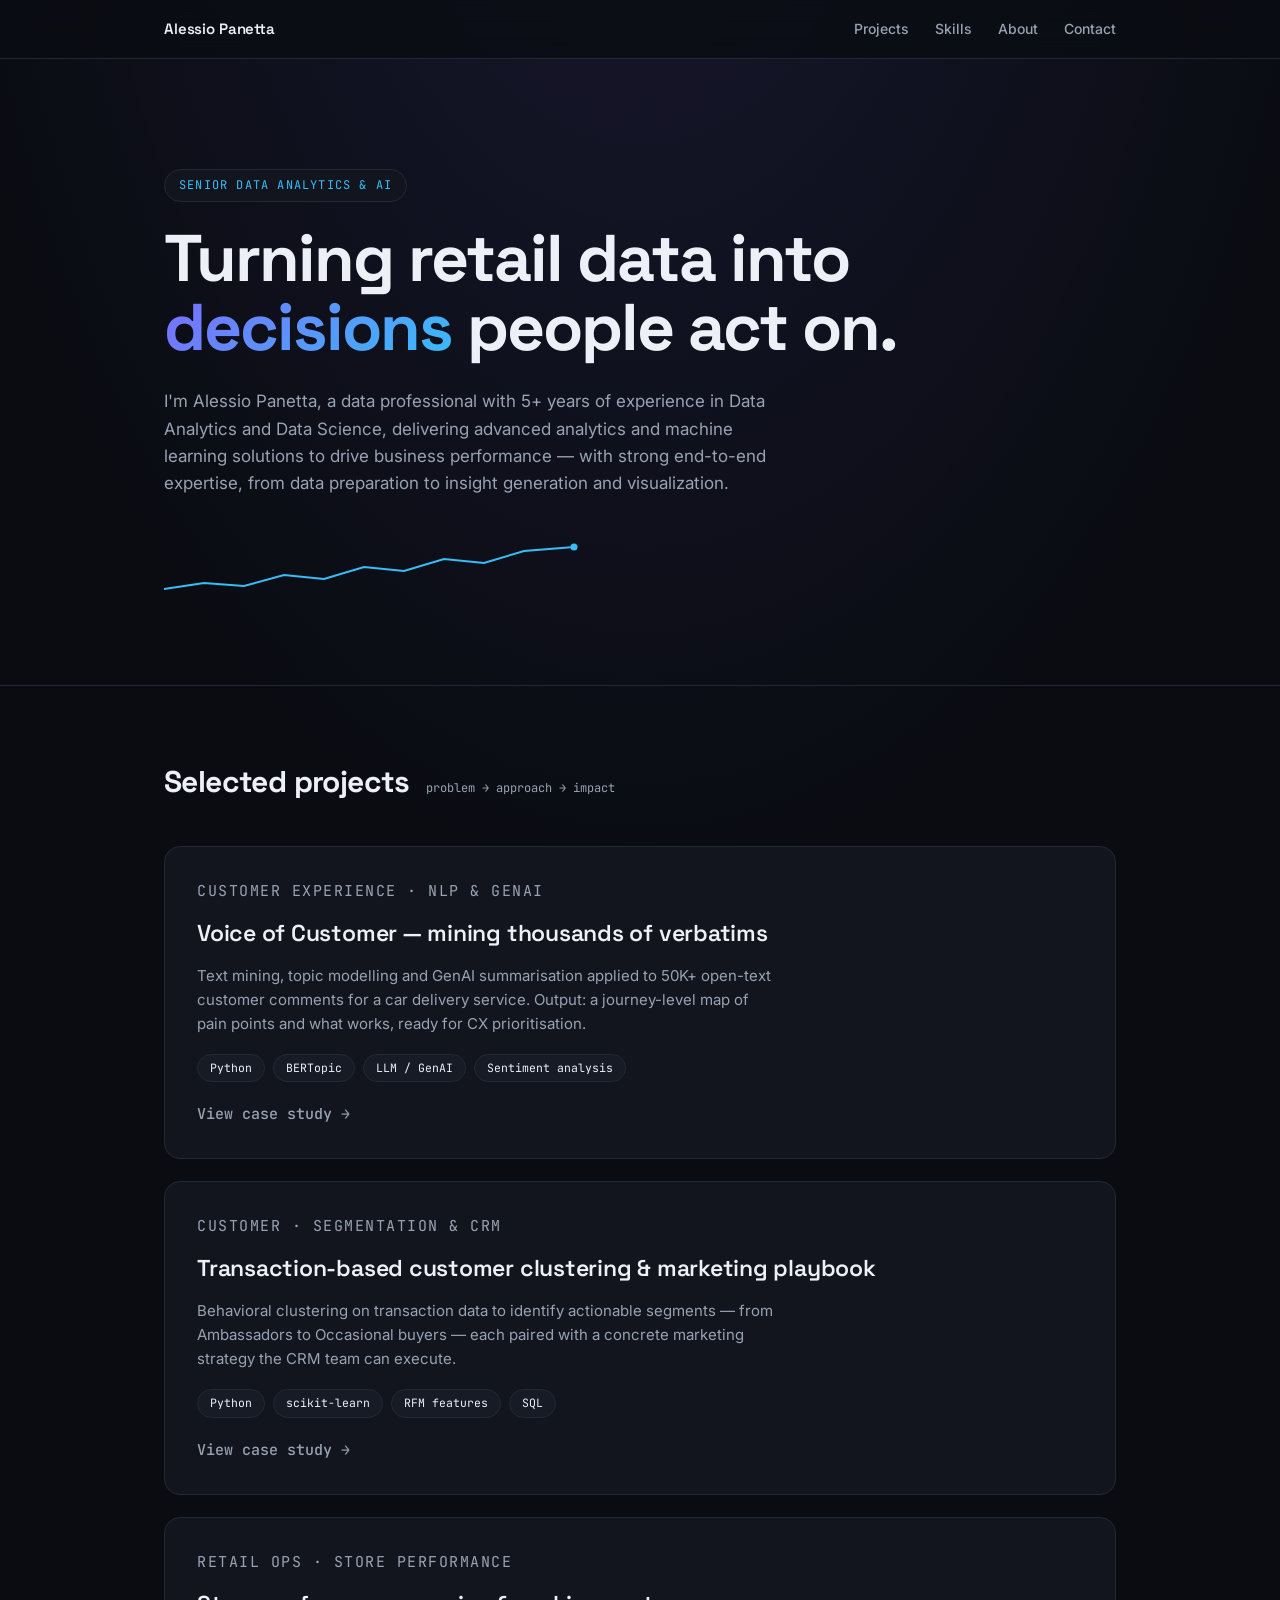
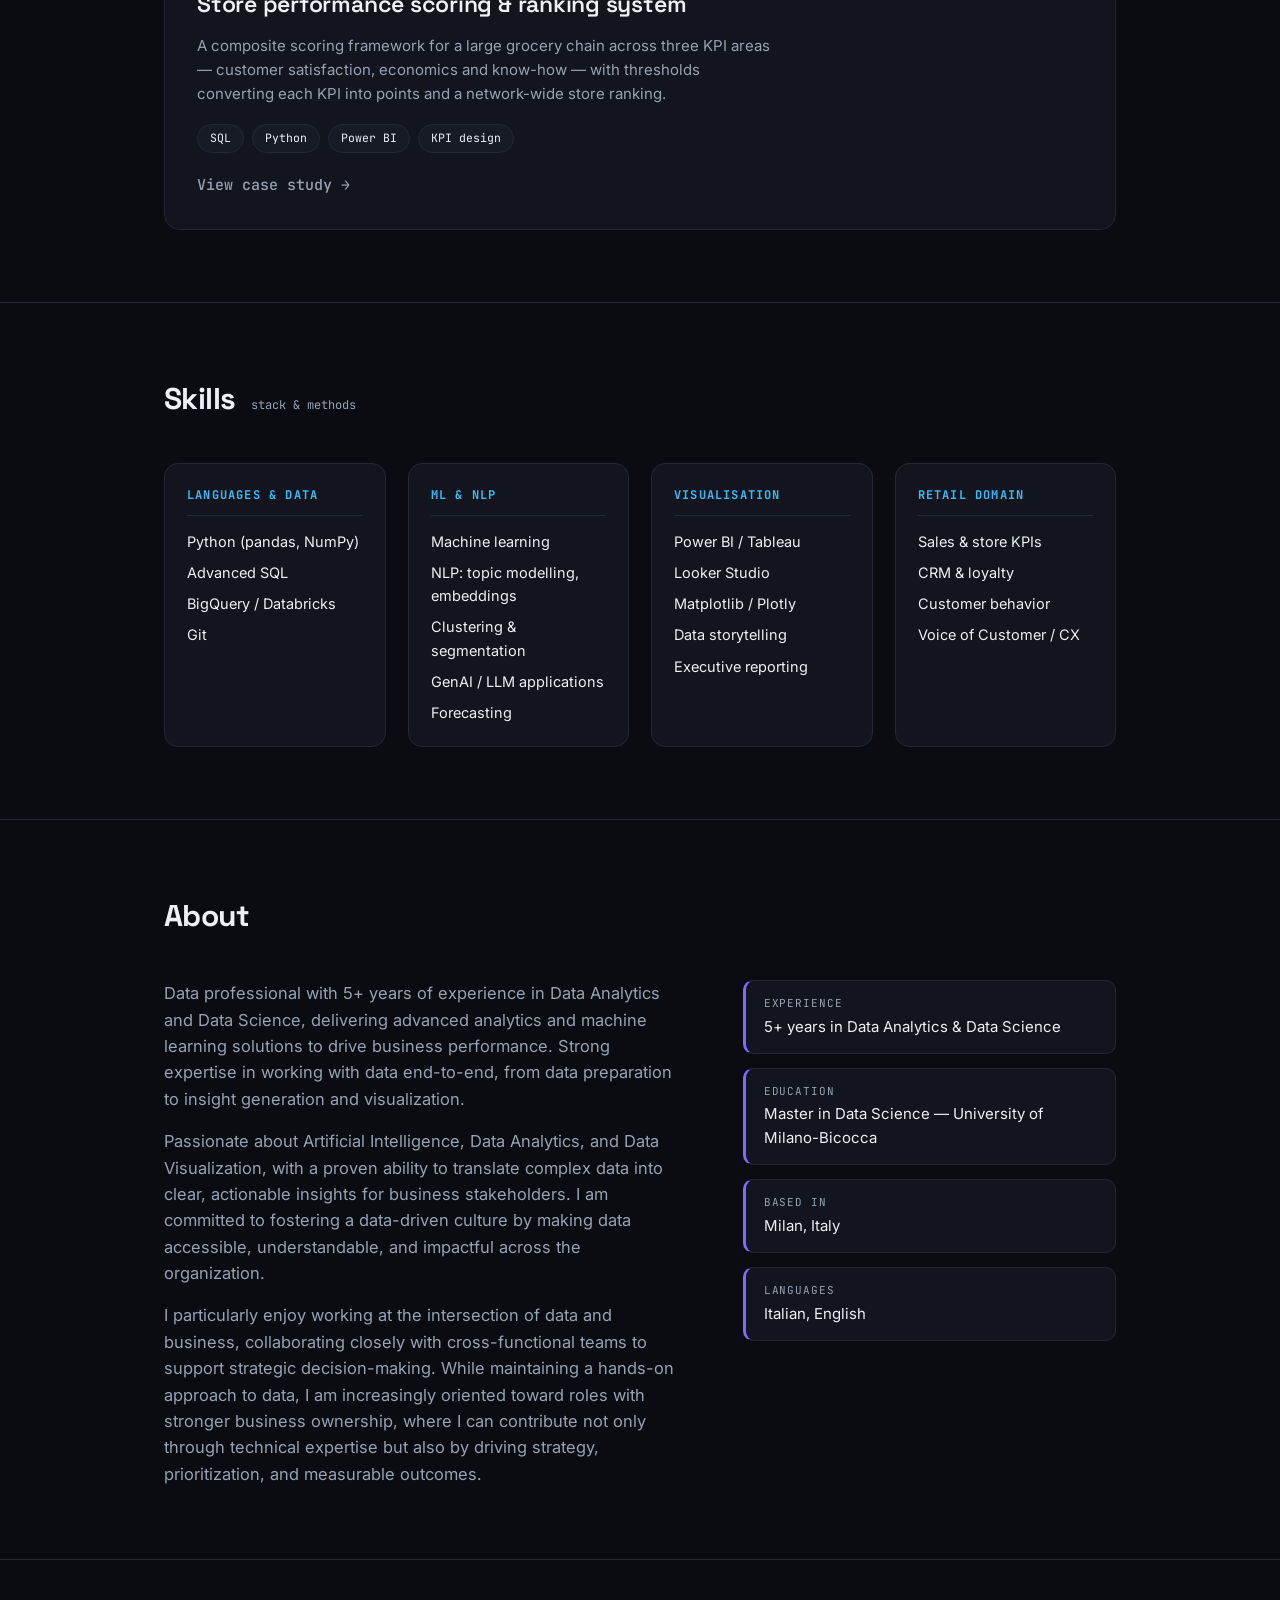
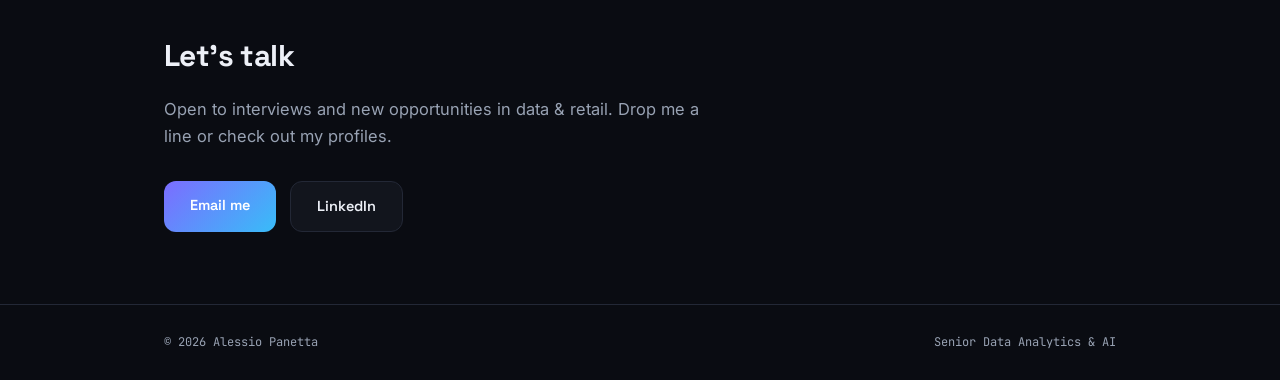
==== index.html @ a86d2486 "Add files via upload" ====
<!DOCTYPE html>
<html lang="en">
<head>
<meta charset="UTF-8">
<meta name="viewport" content="width=device-width, initial-scale=1.0">
<title>Alessio Panetta — Senior Data Analytics &amp; AI</title>
<link rel="preconnect" href="https://fonts.googleapis.com">
<link rel="preconnect" href="https://fonts.gstatic.com" crossorigin>
<link href="https://fonts.googleapis.com/css2?family=Space+Grotesk:wght@500;600;700&family=Inter:wght@400;500;600&family=JetBrains+Mono:wght@400;500&display=swap" rel="stylesheet">
<link rel="stylesheet" href="css/style.css">
</head>
<body>

<nav>
  <div class="nav-inner">
    <a class="nav-name" href="index.html">Alessio Panetta</a>
    <ul class="nav-links">
      <li><a href="#projects">Projects</a></li>
      <li><a href="#skills">Skills</a></li>
      <li><a href="#about">About</a></li>
      <li><a href="#contact">Contact</a></li>
    </ul>
  </div>
</nav>

<header class="hero">
  <div class="wrap">
    <p class="eyebrow">Senior Data Analytics &amp; AI</p>
    <h1>Turning retail data into <em>decisions</em> people act on.</h1>
    <p class="hero-sub">
      I'm Alessio Panetta, a data professional with 5+ years of experience in Data
      Analytics and Data Science, delivering advanced analytics and machine learning
      solutions to drive business performance — with strong end-to-end expertise,
      from data preparation to insight generation and visualization.
    </p>
    <svg class="hero-spark" viewBox="0 0 420 60" aria-hidden="true">
      <path d="M0,48 L40,42 L80,45 L120,34 L160,38 L200,26 L240,30 L280,18 L320,22 L360,10 L410,6"/>
      <circle cx="410" cy="6" r="3.5"/>
    </svg>
  </div>
</header>

<section id="projects">
  <div class="wrap">
    <div class="sec-head">
      <h2>Selected projects</h2>
      <span class="sec-note">problem → approach → impact</span>
    </div>

    <div class="projects">

      <a class="card" href="projects/voice-of-customer.html">
        <p class="card-tag">Customer Experience · NLP &amp; GenAI</p>
        <h3>Voice of Customer — mining thousands of verbatims</h3>
        <p>Text mining, topic modelling and GenAI summarisation applied to 50K+
        open-text customer comments for a car delivery service. Output: a journey-level
        map of pain points and what works, ready for CX prioritisation.</p>
        <div class="card-tools">
          <span>Python</span><span>BERTopic</span><span>LLM / GenAI</span><span>Sentiment analysis</span>
        </div>
        <p class="card-cta">View case study →</p>
      </a>

      <a class="card" href="projects/customer-segmentation.html">
        <p class="card-tag">Customer · Segmentation &amp; CRM</p>
        <h3>Transaction-based customer clustering &amp; marketing playbook</h3>
        <p>Behavioral clustering on transaction data to identify actionable segments —
        from Ambassadors to Occasional buyers — each paired with a concrete
        marketing strategy the CRM team can execute.</p>
        <div class="card-tools">
          <span>Python</span><span>scikit-learn</span><span>RFM features</span><span>SQL</span>
        </div>
        <p class="card-cta">View case study →</p>
      </a>

      <a class="card" href="projects/store-performance.html">
        <p class="card-tag">Retail Ops · Store Performance</p>
        <h3>Store performance scoring &amp; ranking system</h3>
        <p>A composite scoring framework for a large grocery chain across three KPI
        areas — customer satisfaction, economics and know-how — with thresholds
        converting each KPI into points and a network-wide store ranking.</p>
        <div class="card-tools">
          <span>SQL</span><span>Python</span><span>Power BI</span><span>KPI design</span>
        </div>
        <p class="card-cta">View case study →</p>
      </a>

    </div>
  </div>
</section>

<section id="skills">
  <div class="wrap">
    <div class="sec-head">
      <h2>Skills</h2>
      <span class="sec-note">stack &amp; methods</span>
    </div>
    <div class="skills">
      <!-- ✏️ EDIT with your own skills -->
      <div class="skill-group">
        <h4>Languages &amp; data</h4>
        <ul>
          <li>Python (pandas, NumPy)</li>
          <li>Advanced SQL</li>
          <li>BigQuery / Databricks</li>
          <li>Git</li>
        </ul>
      </div>
      <div class="skill-group">
        <h4>ML &amp; NLP</h4>
        <ul>
          <li>Machine learning</li>
          <li>NLP: topic modelling, embeddings</li>
          <li>Clustering &amp; segmentation</li>
          <li>GenAI / LLM applications</li>
          <li>Forecasting</li>
        </ul>
      </div>
      <div class="skill-group">
        <h4>Visualisation</h4>
        <ul>
          <li>Power BI / Tableau</li>
          <li>Looker Studio</li>
          <li>Matplotlib / Plotly</li>
          <li>Data storytelling</li>
          <li>Executive reporting</li>
        </ul>
      </div>
      <div class="skill-group">
        <h4>Retail domain</h4>
        <ul>
          <li>Sales &amp; store KPIs</li>
          <li>CRM &amp; loyalty</li>
          <li>Customer behavior</li>
          <li>Voice of Customer / CX</li>
        </ul>
      </div>
    </div>
  </div>
</section>

<section id="about">
  <div class="wrap">
    <div class="sec-head">
      <h2>About</h2>
    </div>
    <div class="about-grid">
      <div class="about-text">
        <p>Data professional with 5+ years of experience in Data Analytics and Data
        Science, delivering advanced analytics and machine learning solutions to drive
        business performance. Strong expertise in working with data end-to-end, from
        data preparation to insight generation and visualization.</p>
        <p>Passionate about Artificial Intelligence, Data Analytics, and Data
        Visualization, with a proven ability to translate complex data into clear,
        actionable insights for business stakeholders. I am committed to fostering a
        data-driven culture by making data accessible, understandable, and impactful
        across the organization.</p>
        <p>I particularly enjoy working at the intersection of data and business,
        collaborating closely with cross-functional teams to support strategic
        decision-making. While maintaining a hands-on approach to data, I am
        increasingly oriented toward roles with stronger business ownership, where I
        can contribute not only through technical expertise but also by driving
        strategy, prioritization, and measurable outcomes.</p>
      </div>
      <div class="facts">
        <!-- ✏️ EDIT your details -->
        <div class="fact">
          <div class="fact-k">Experience</div>
          <div class="fact-v">5+ years in Data Analytics &amp; Data Science</div>
        </div>
        <div class="fact">
          <div class="fact-k">Education</div>
          <div class="fact-v">Master in Data Science — University of Milano-Bicocca</div>
        </div>
        <div class="fact">
          <div class="fact-k">Based in</div>
          <div class="fact-v">Milan, Italy</div>
        </div>
        <div class="fact">
          <div class="fact-k">Languages</div>
          <div class="fact-v">Italian, English</div>
        </div>
      </div>
    </div>
  </div>
</section>

<section id="contact">
  <div class="wrap">
    <div class="contact-inner">
      <h2>Let's talk</h2>
      <p>Open to interviews and new opportunities in data &amp; retail.
      Drop me a line or check out my profiles.</p>
      <div class="contact-links">
        <a class="btn btn-primary" href="mailto:panetta.alep@gmail.com">Email me</a>
        <a class="btn btn-ghost" href="https://www.linkedin.com/in/alessiopanetta/" target="_blank" rel="noopener">LinkedIn</a>
      </div>
    </div>
  </div>
</section>

<footer>
  <div class="wrap">
    <span>© 2026 Alessio Panetta</span>
    <span>Senior Data Analytics &amp; AI</span>
  </div>
</footer>

</body>
</html>
---- css/style.css ----
/* ============================================================
   Portfolio — shared styles
   Theme: modern dark / tech
   Palette: near-black surface, violet→cyan accent gradient
   ============================================================ */
:root{
  --bg:#0A0C12;
  --surface:#12151D;
  --surface-2:#171B25;
  --ink:#EDF0F7;
  --slate:#98A2B3;
  --line:#232836;
  --accent:#7C6CFF;
  --accent-2:#38BDF8;
  --accent-soft:rgba(124,108,255,.12);
  --green:#34D399;
  --green-soft:rgba(52,211,153,.12);
  --amber:#FBBF24;
  --amber-soft:rgba(251,191,36,.12);
  --red:#F87171;
  --red-soft:rgba(248,113,113,.12);
  --grad:linear-gradient(135deg,var(--accent),var(--accent-2));
  --display:'Space Grotesk', -apple-system, sans-serif;
  --body:'Inter', -apple-system, sans-serif;
  --mono:'JetBrains Mono', monospace;
}
*{margin:0;padding:0;box-sizing:border-box}
html{scroll-behavior:smooth}
@media (prefers-reduced-motion: reduce){
  html{scroll-behavior:auto}
  *,*::before,*::after{animation:none!important;transition:none!important}
}
body{
  background:var(--bg);
  background-image:radial-gradient(ellipse 80% 50% at 50% -10%,rgba(124,108,255,.13),transparent 70%);
  background-repeat:no-repeat;
  color:var(--ink);
  font-family:var(--body);
  font-size:16px;
  line-height:1.6;
  -webkit-font-smoothing:antialiased;
}
::selection{background:var(--accent);color:#fff}
a{color:inherit}
a:focus-visible,button:focus-visible{outline:2px solid var(--accent-2);outline-offset:3px;border-radius:4px}
.wrap{max-width:1000px;margin:0 auto;padding:0 24px}

/* ---------- NAV ---------- */
nav{
  position:sticky;top:0;z-index:10;
  background:rgba(10,12,18,.75);
  backdrop-filter:blur(12px);
  border-bottom:1px solid var(--line);
}
.nav-inner{
  display:flex;justify-content:space-between;align-items:center;
  padding:16px 24px;max-width:1000px;margin:0 auto;
}
.nav-name{
  font-family:var(--display);font-weight:600;font-size:15px;
  letter-spacing:-.01em;text-decoration:none;
}
.nav-links{display:flex;gap:26px;list-style:none}
.nav-links a{text-decoration:none;font-size:14px;font-weight:500;color:var(--slate);transition:color .15s}
.nav-links a:hover{color:var(--ink)}

/* ---------- HERO (home) ---------- */
header.hero{padding:110px 0 84px}
.eyebrow{
  display:inline-block;
  font-family:var(--mono);font-size:12px;letter-spacing:.1em;
  text-transform:uppercase;color:var(--accent-2);margin-bottom:22px;
  padding:6px 14px;border:1px solid var(--line);border-radius:999px;
  background:var(--surface);
}
h1{
  font-family:var(--display);font-weight:700;
  font-size:clamp(40px,6.5vw,66px);line-height:1.05;letter-spacing:-.03em;
  max-width:18ch;
}
h1 em{
  font-style:normal;
  background:var(--grad);
  -webkit-background-clip:text;background-clip:text;
  -webkit-text-fill-color:transparent;color:transparent;
}
.hero-sub{margin-top:26px;max-width:56ch;color:var(--slate);font-size:17px}
.hero-spark{margin-top:44px;width:100%;max-width:420px;display:block}
.hero-spark path{
  stroke:var(--accent-2);stroke-width:2;fill:none;stroke-linecap:round;
  stroke-dasharray:600;stroke-dashoffset:600;
  animation:draw 1.6s .3s ease forwards;
}
.hero-spark circle{fill:var(--accent-2);opacity:0;animation:pop .3s 1.7s ease forwards}
@keyframes draw{to{stroke-dashoffset:0}}
@keyframes pop{to{opacity:1}}

/* ---------- SECTIONS ---------- */
section{padding:72px 0;border-top:1px solid var(--line)}
.sec-head{display:flex;align-items:baseline;gap:16px;margin-bottom:40px}
h2{font-family:var(--display);font-weight:700;font-size:30px;letter-spacing:-.02em}
.sec-note{font-family:var(--mono);font-size:12px;color:var(--slate)}

/* ---------- PROJECT CARDS (home) ---------- */
.projects{display:grid;gap:22px}
.card{
  border:1px solid var(--line);border-radius:16px;
  padding:32px;background:var(--surface);text-decoration:none;display:block;
  transition:border-color .2s, box-shadow .2s, transform .2s;
}
.card:hover{
  border-color:var(--accent);
  box-shadow:0 12px 40px rgba(124,108,255,.15);
  transform:translateY(-3px);
}
.card-tag{
  font-family:var(--mono);font-size:11px;letter-spacing:.1em;
  text-transform:uppercase;color:var(--accent-2);margin-bottom:12px;
}
.card h3{font-family:var(--display);font-weight:600;font-size:23px;letter-spacing:-.01em;margin-bottom:12px}
.card p{color:var(--slate);font-size:15px;max-width:64ch}
.card-tools{margin-top:18px;display:flex;flex-wrap:wrap;gap:8px}
.card-tools span{
  font-family:var(--mono);font-size:11.5px;color:var(--ink);
  background:var(--surface-2);border:1px solid var(--line);
  border-radius:999px;padding:4px 12px;
}
.card-cta{
  margin-top:20px;font-family:var(--mono);font-size:13px;color:var(--accent-2);font-weight:500;
}

/* ---------- SKILLS ---------- */
.skills{display:grid;grid-template-columns:repeat(auto-fit,minmax(200px,1fr));gap:22px}
.skill-group{
  background:var(--surface);border:1px solid var(--line);
  border-radius:14px;padding:22px;
}
.skill-group h4{
  font-family:var(--mono);font-size:12px;letter-spacing:.1em;
  text-transform:uppercase;color:var(--accent-2);margin-bottom:14px;
  padding-bottom:10px;border-bottom:1px solid var(--line);
}
.skill-group ul{list-style:none;display:grid;gap:8px;font-size:14.5px}

/* ---------- ABOUT ---------- */
.about-grid{display:grid;grid-template-columns:1.4fr 1fr;gap:56px;align-items:start}
.about-text{font-size:16.5px;color:var(--slate)}
.about-text p+p{margin-top:16px}
.facts{display:grid;gap:14px}
.fact{
  background:var(--surface);border:1px solid var(--line);
  border-left:3px solid var(--accent);border-radius:10px;padding:14px 18px;
}
.fact-k{font-family:var(--mono);font-size:11px;letter-spacing:.08em;text-transform:uppercase;color:var(--slate)}
.fact-v{font-size:15px;margin-top:2px}

/* ---------- CONTACT ---------- */
.contact-inner{max-width:560px}
.contact-inner p{color:var(--slate);margin:16px 0 32px;font-size:16.5px}
.contact-links{display:flex;flex-wrap:wrap;gap:14px}
.btn{
  font-family:var(--display);font-weight:600;font-size:14.5px;text-decoration:none;
  padding:13px 26px;border-radius:12px;transition:all .15s;
  border:1px solid var(--line);
}
.btn-primary{background:var(--grad);color:#fff;border:none}
.btn-primary:hover{filter:brightness(1.12);box-shadow:0 6px 24px rgba(124,108,255,.35)}
.btn-ghost{color:var(--ink);background:var(--surface)}
.btn-ghost:hover{border-color:var(--accent);color:var(--accent-2)}

footer{border-top:1px solid var(--line);padding:28px 0;font-family:var(--mono);font-size:12px;color:var(--slate)}
footer .wrap{display:flex;justify-content:space-between;flex-wrap:wrap;gap:8px}

/* ============================================================
   PROJECT DETAIL PAGES
   ============================================================ */
.proj-header{padding:74px 0 50px;border-bottom:1px solid var(--line)}
.breadcrumb{font-family:var(--mono);font-size:12.5px;color:var(--slate);margin-bottom:26px}
.breadcrumb a{color:var(--slate);text-decoration:none}
.breadcrumb a:hover{color:var(--accent-2)}
.proj-header h1{font-size:clamp(32px,5vw,50px);max-width:24ch}
.proj-summary{margin-top:20px;max-width:62ch;color:var(--slate);font-size:17px}
.proj-meta{display:flex;flex-wrap:wrap;gap:32px;margin-top:32px}
.meta-item .fact-k{margin-bottom:2px}
.meta-item .fact-v{font-size:14.5px}
.proj-meta .meta-item{background:none;border:none;padding:0}

.proj-section{padding:56px 0;border-top:1px solid var(--line)}
.proj-section:first-of-type{border-top:none}
.proj-section h2{margin-bottom:12px}
.proj-section > .wrap > p.lede{color:var(--slate);max-width:68ch;margin-bottom:36px;font-size:16px}
h3.sub{
  font-family:var(--mono);font-size:12px;letter-spacing:.1em;text-transform:uppercase;
  color:var(--accent-2);margin:36px 0 16px;
}
h3.sub:first-of-type{margin-top:0}

/* Pipeline steps */
.pipeline{display:grid;grid-template-columns:repeat(auto-fit,minmax(180px,1fr));gap:16px;counter-reset:step}
.pipe-step{
  border:1px solid var(--line);border-radius:14px;background:var(--surface);padding:20px;
  counter-increment:step;transition:border-color .2s;
}
.pipe-step:hover{border-color:var(--accent)}
.pipe-step::before{
  content:counter(step,decimal-leading-zero);
  font-family:var(--mono);font-size:11px;color:var(--accent-2);display:block;margin-bottom:10px;
}
.pipe-step strong{display:block;font-size:14.5px;margin-bottom:6px}
.pipe-step span{font-size:13px;color:var(--slate);line-height:1.5}

/* Insight cards (pain / gain) */
.insight-grid{display:grid;grid-template-columns:1fr 1fr;gap:24px}
.insight{border:1px solid var(--line);border-radius:14px;background:var(--surface);overflow:hidden}
.insight-head{
  padding:14px 22px;font-family:var(--mono);font-size:12px;letter-spacing:.08em;
  text-transform:uppercase;border-bottom:1px solid var(--line);
}
.insight.pain .insight-head{background:var(--red-soft);color:var(--red)}
.insight.gain .insight-head{background:var(--green-soft);color:var(--green)}
.insight ul{list-style:none;padding:10px 0}
.insight li{padding:12px 22px;font-size:14.5px;display:grid;gap:3px}
.insight li+li{border-top:1px solid var(--line)}
.insight li strong{font-size:14.5px}
.insight li span{color:var(--slate);font-size:13.5px}
.insight li .share{font-family:var(--mono);font-size:12px}
.insight.pain .share{color:var(--red)}
.insight.gain .share{color:var(--green)}

/* Journey map */
.journey{display:grid;grid-template-columns:repeat(5,1fr);gap:12px}
.j-stage{border:1px solid var(--line);border-radius:12px;background:var(--surface);padding:18px 16px}
.j-name{font-family:var(--mono);font-size:11.5px;letter-spacing:.06em;text-transform:uppercase;margin-bottom:10px}
.j-bar{height:6px;border-radius:3px;background:var(--surface-2);overflow:hidden;margin-bottom:8px}
.j-bar i{display:block;height:100%;border-radius:3px}
.j-pos i{background:var(--green)}
.j-neg i{background:var(--red)}
.j-score{font-family:var(--mono);font-size:12px;color:var(--slate);margin-bottom:10px}
.j-note{font-size:12.5px;color:var(--slate);line-height:1.45}

/* Quotes */
.quotes{display:grid;grid-template-columns:1fr 1fr;gap:20px}
.quote{
  border:1px solid var(--line);border-left:3px solid var(--green);
  border-radius:0 12px 12px 0;background:var(--surface);padding:20px 22px;
}
.quote.neg{border-left-color:var(--red)}
.quote p{font-size:15.5px;line-height:1.55;color:var(--ink)}
.quote footer{border:none;padding:12px 0 0;font-family:var(--mono);font-size:11.5px;color:var(--slate)}

/* Segment ↔ topic graph (VoC) */
.graph-wrap{border:1px solid var(--line);border-radius:14px;background:var(--surface);padding:24px 20px 16px;overflow-x:auto}
.vograph{display:block;min-width:660px;width:100%;height:auto}
.vograph text{font-family:var(--mono);font-size:12.5px;fill:var(--ink)}
.vograph .g-sub{fill:var(--slate);font-size:10.5px}
.vograph .g-col{fill:var(--slate);font-size:10.5px;letter-spacing:.12em;text-transform:uppercase}
.vograph .g-user{fill:var(--accent)}
.vograph .g-topic{fill:var(--accent-2)}
.g-edge{fill:none;stroke-linecap:round;opacity:.38;transition:opacity .15s}
.g-edge:hover{opacity:.95}
.g-edge.pos{stroke:var(--green)}
.g-edge.neg{stroke:var(--red)}
.graph-legend{display:flex;flex-wrap:wrap;gap:18px;margin-top:14px;font-family:var(--mono);font-size:11.5px;color:var(--slate)}
.graph-legend i{display:inline-block;width:18px;height:3px;border-radius:2px;vertical-align:middle;margin-right:7px}
.graph-legend .pos i{background:var(--green)}
.graph-legend .neg i{background:var(--red)}

/* Bars (topic distribution, rankings) */
.bars{display:grid;gap:14px}
.bar-row{display:grid;grid-template-columns:200px 1fr 56px;gap:16px;align-items:center;font-size:14px}
.bar-row .track{height:10px;background:var(--surface-2);border-radius:5px;overflow:hidden}
.bar-row .fill{height:100%;background:var(--grad);border-radius:5px}
.bar-row .val{font-family:var(--mono);font-size:12.5px;color:var(--slate);text-align:right}
.bar-row.neg .track{background:var(--surface-2)}
.bar-row.neg .fill{background:var(--red)}

/* Tables */
.tbl-wrap{overflow-x:auto;border:1px solid var(--line);border-radius:14px;background:var(--surface)}
table{width:100%;border-collapse:collapse;font-size:14px;min-width:640px}
th{
  font-family:var(--mono);font-size:11px;letter-spacing:.08em;text-transform:uppercase;
  color:var(--slate);text-align:left;padding:14px 18px;border-bottom:1px solid var(--line);
  background:var(--surface-2);white-space:nowrap;
}
td{padding:14px 18px;border-bottom:1px solid var(--line);vertical-align:top}
tr:last-child td{border-bottom:none}
td strong{font-weight:600}
.num{font-family:var(--mono);font-size:13px;white-space:nowrap}
.pill{
  display:inline-block;font-family:var(--mono);font-size:11.5px;
  padding:3px 10px;border-radius:999px;white-space:nowrap;
}
.pill-green{background:var(--green-soft);color:var(--green)}
.pill-amber{background:var(--amber-soft);color:var(--amber)}
.pill-red{background:var(--red-soft);color:var(--red)}

/* Cluster cards */
.clusters{display:grid;grid-template-columns:1fr 1fr;gap:22px}
.cluster{border:1px solid var(--line);border-radius:14px;background:var(--surface);padding:26px;transition:border-color .2s}
.cluster:hover{border-color:var(--accent)}
.cluster-top{display:flex;justify-content:space-between;align-items:baseline;margin-bottom:6px}
.cluster h3{font-family:var(--display);font-weight:600;font-size:20px}
.cluster .share{font-family:var(--mono);font-size:12.5px;color:var(--accent-2)}
.cluster .traits{color:var(--slate);font-size:13.5px;margin-bottom:14px}
.cluster .stats{display:flex;gap:22px;padding:12px 0;border-top:1px solid var(--line);border-bottom:1px solid var(--line);margin-bottom:14px}
.cluster .stat b{font-family:var(--mono);font-size:14px;font-weight:500;display:block}
.cluster .stat span{font-family:var(--mono);font-size:10.5px;letter-spacing:.06em;text-transform:uppercase;color:var(--slate)}
.cluster .strategy{font-size:14px}
.cluster .strategy strong{font-family:var(--mono);font-size:11px;letter-spacing:.08em;text-transform:uppercase;color:var(--accent-2);display:block;margin-bottom:5px}

/* KPI framework */
.kpi-areas{display:grid;grid-template-columns:repeat(3,1fr);gap:22px;margin-bottom:40px}
.kpi-area{border:1px solid var(--line);border-radius:14px;background:var(--surface);padding:24px;transition:border-color .2s}
.kpi-area:hover{border-color:var(--accent)}
.kpi-area .w{font-family:var(--mono);font-size:12px;color:var(--accent-2);margin-bottom:8px}
.kpi-area h3{font-family:var(--display);font-weight:600;font-size:19px;margin-bottom:12px}
.kpi-area ul{list-style:none;display:grid;gap:7px;font-size:13.5px;color:var(--slate)}
.kpi-area li::before{content:"— ";color:var(--accent-2)}

/* Ranking */
.rank-grid{display:grid;grid-template-columns:1fr 1fr;gap:24px}
.rank-col h3{font-family:var(--mono);font-size:12px;letter-spacing:.1em;text-transform:uppercase;margin-bottom:16px}
.rank-col.top h3{color:var(--green)}
.rank-col.bottom h3{color:var(--red)}

/* Takeaways */
.takeaways{display:grid;gap:14px;max-width:70ch}
.takeaway{display:grid;grid-template-columns:22px 1fr;gap:14px;font-size:15.5px}
.takeaway::before{content:"→";color:var(--accent-2);font-family:var(--mono)}

/* Prev / next */
.proj-nav{display:flex;justify-content:space-between;gap:16px;padding:40px 0}
.proj-nav a{font-family:var(--mono);font-size:13px;text-decoration:none;color:var(--slate)}
.proj-nav a:hover{color:var(--accent-2)}

/* ---------- RESPONSIVE ---------- */
@media(max-width:820px){
  .journey{grid-template-columns:repeat(2,1fr)}
  .kpi-areas{grid-template-columns:1fr}
}
@media(max-width:720px){
  header.hero{padding:64px 0 56px}
  .insight-grid,.quotes,.clusters,.rank-grid{grid-template-columns:1fr}
  .about-grid{grid-template-columns:1fr}
  .bar-row{grid-template-columns:120px 1fr 50px;font-size:13px}
  .nav-links{gap:16px}
  .nav-links a{font-size:13px}
}
@media(max-width:480px){
  .journey{grid-template-columns:1fr}
}
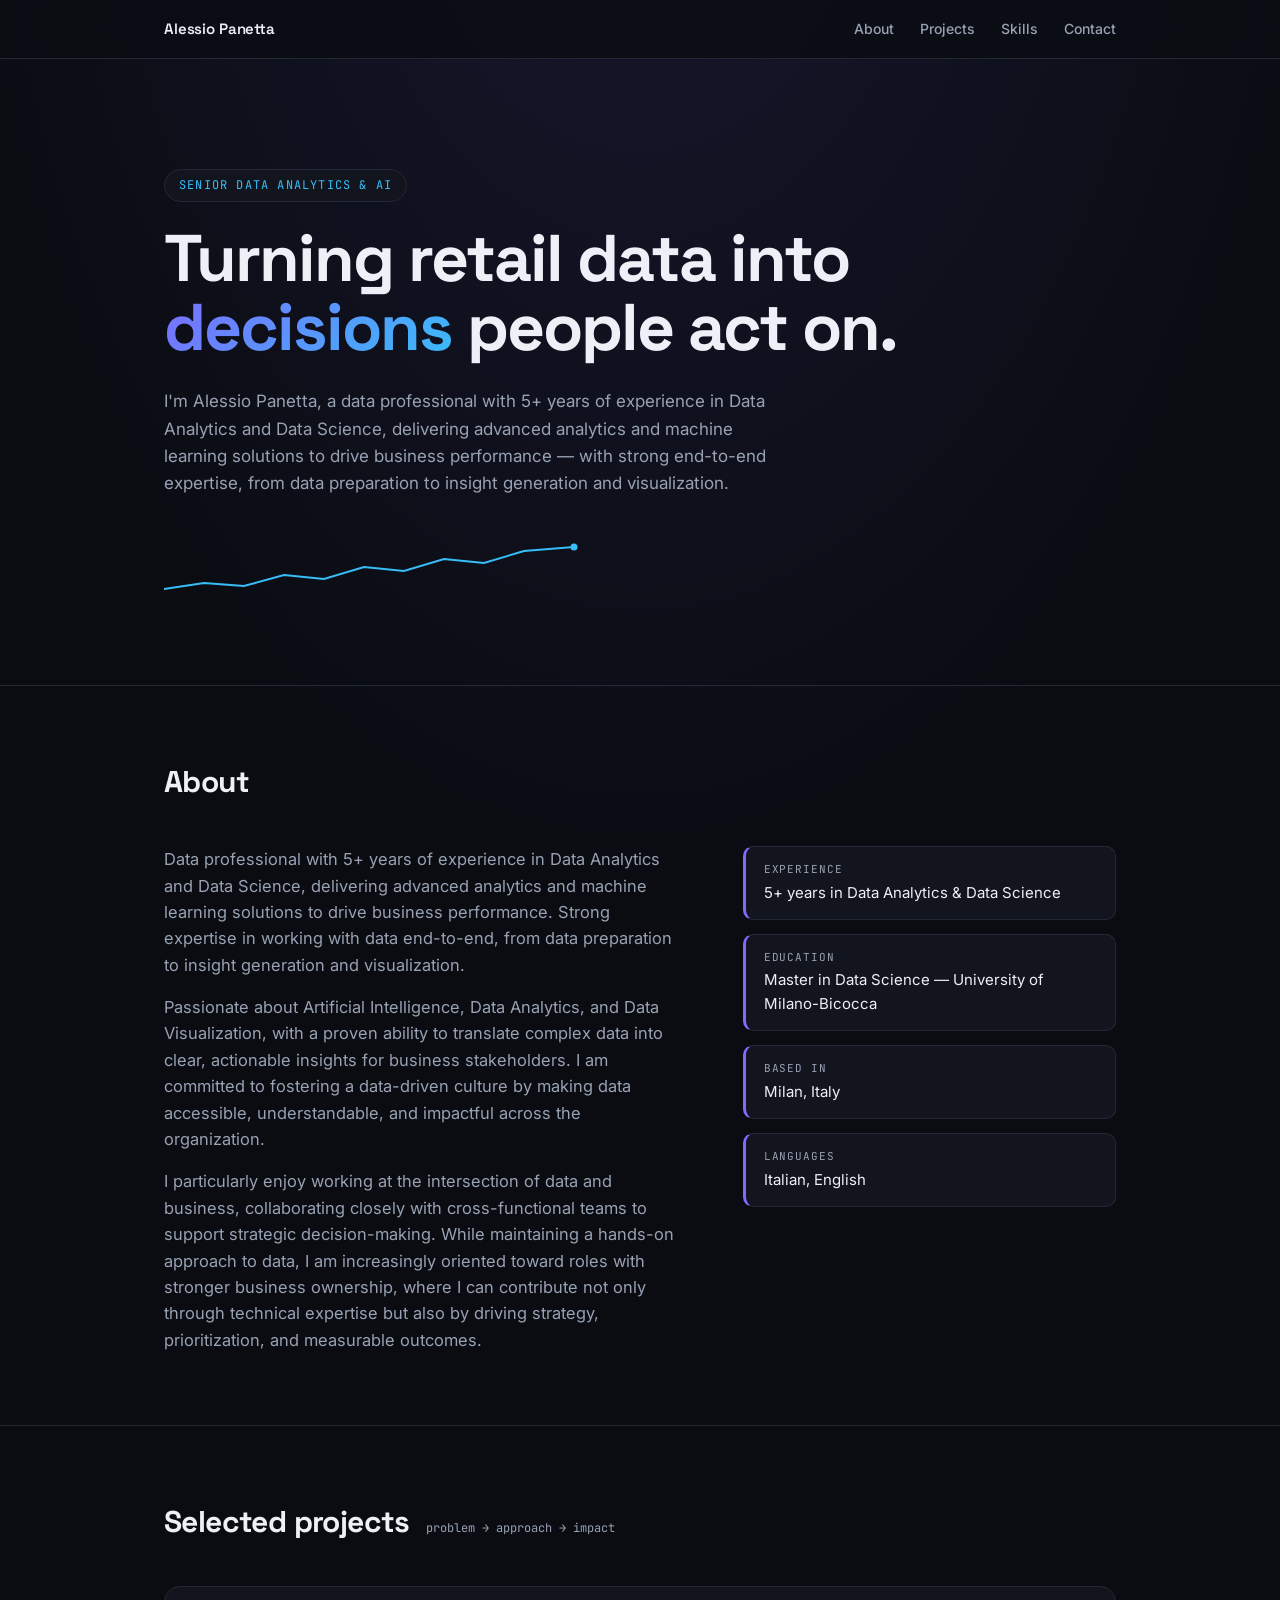
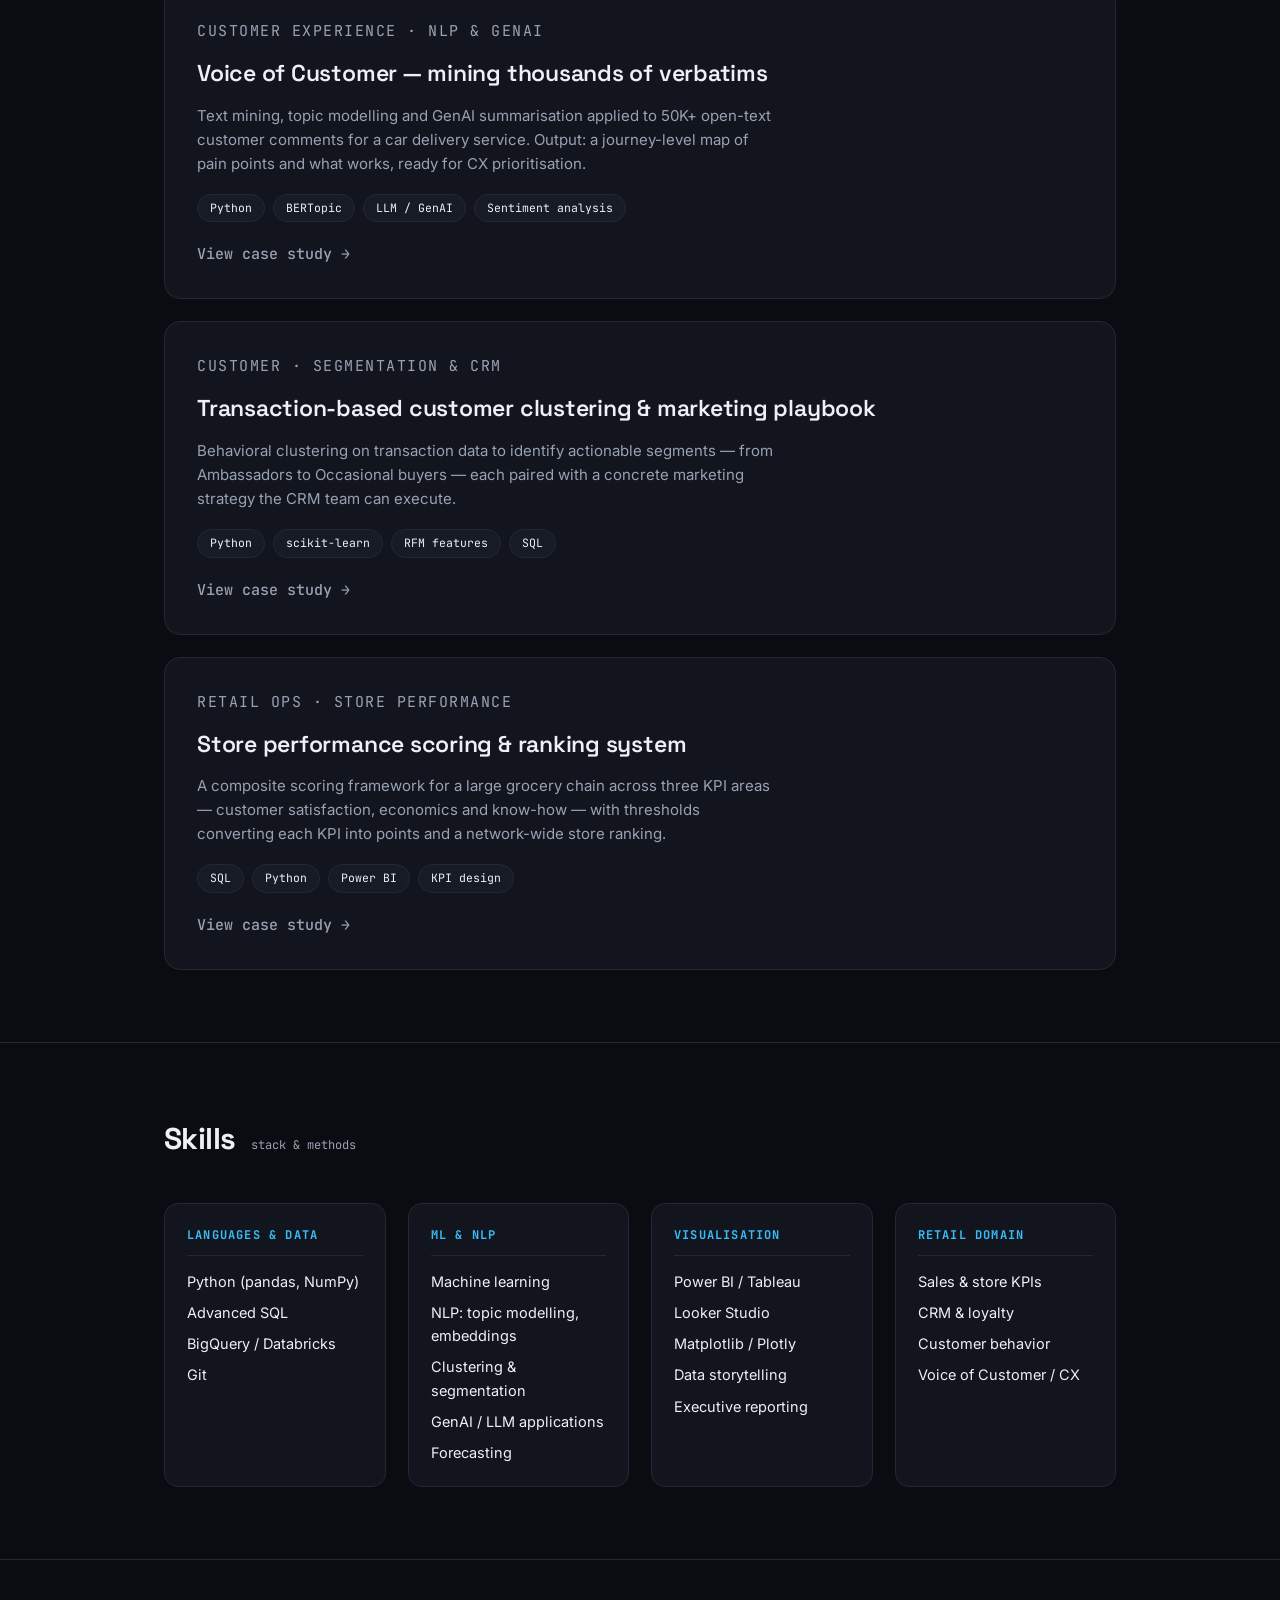
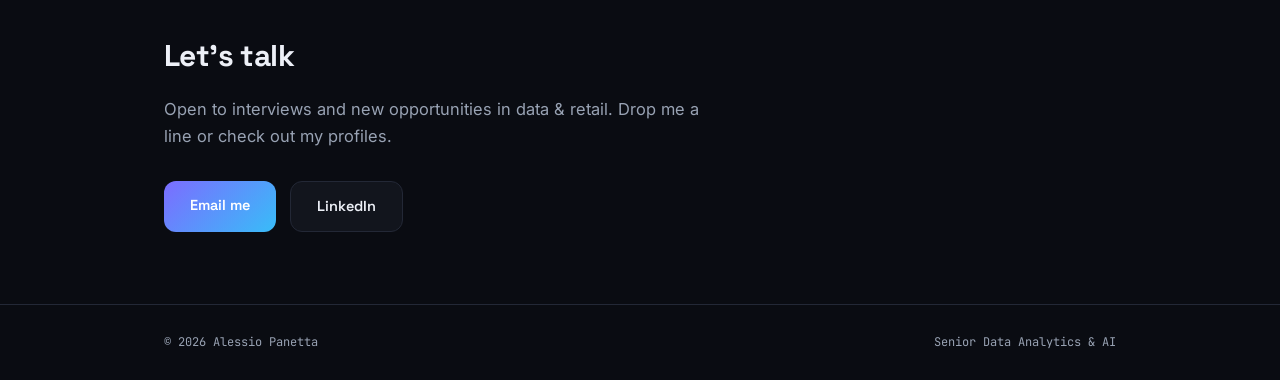
==== commit 06840c0a: "Add files via upload" ====
--- a/index.html
+++ b/index.html
@@ -15,9 +15,9 @@
   <div class="nav-inner">
     <a class="nav-name" href="index.html">Alessio Panetta</a>
     <ul class="nav-links">
+      <li><a href="#about">About</a></li>
       <li><a href="#projects">Projects</a></li>
       <li><a href="#skills">Skills</a></li>
-      <li><a href="#about">About</a></li>
       <li><a href="#contact">Contact</a></li>
     </ul>
   </div>
@@ -39,105 +39,6 @@
     </svg>
   </div>
 </header>
-
-<section id="projects">
-  <div class="wrap">
-    <div class="sec-head">
-      <h2>Selected projects</h2>
-      <span class="sec-note">problem → approach → impact</span>
-    </div>
-
-    <div class="projects">
-
-      <a class="card" href="projects/voice-of-customer.html">
-        <p class="card-tag">Customer Experience · NLP &amp; GenAI</p>
-        <h3>Voice of Customer — mining thousands of verbatims</h3>
-        <p>Text mining, topic modelling and GenAI summarisation applied to 50K+
-        open-text customer comments for a car delivery service. Output: a journey-level
-        map of pain points and what works, ready for CX prioritisation.</p>
-        <div class="card-tools">
-          <span>Python</span><span>BERTopic</span><span>LLM / GenAI</span><span>Sentiment analysis</span>
-        </div>
-        <p class="card-cta">View case study →</p>
-      </a>
-
-      <a class="card" href="projects/customer-segmentation.html">
-        <p class="card-tag">Customer · Segmentation &amp; CRM</p>
-        <h3>Transaction-based customer clustering &amp; marketing playbook</h3>
-        <p>Behavioral clustering on transaction data to identify actionable segments —
-        from Ambassadors to Occasional buyers — each paired with a concrete
-        marketing strategy the CRM team can execute.</p>
-        <div class="card-tools">
-          <span>Python</span><span>scikit-learn</span><span>RFM features</span><span>SQL</span>
-        </div>
-        <p class="card-cta">View case study →</p>
-      </a>
-
-      <a class="card" href="projects/store-performance.html">
-        <p class="card-tag">Retail Ops · Store Performance</p>
-        <h3>Store performance scoring &amp; ranking system</h3>
-        <p>A composite scoring framework for a large grocery chain across three KPI
-        areas — customer satisfaction, economics and know-how — with thresholds
-        converting each KPI into points and a network-wide store ranking.</p>
-        <div class="card-tools">
-          <span>SQL</span><span>Python</span><span>Power BI</span><span>KPI design</span>
-        </div>
-        <p class="card-cta">View case study →</p>
-      </a>
-
-    </div>
-  </div>
-</section>
-
-<section id="skills">
-  <div class="wrap">
-    <div class="sec-head">
-      <h2>Skills</h2>
-      <span class="sec-note">stack &amp; methods</span>
-    </div>
-    <div class="skills">
-      <!-- ✏️ EDIT with your own skills -->
-      <div class="skill-group">
-        <h4>Languages &amp; data</h4>
-        <ul>
-          <li>Python (pandas, NumPy)</li>
-          <li>Advanced SQL</li>
-          <li>BigQuery / Databricks</li>
-          <li>Git</li>
-        </ul>
-      </div>
-      <div class="skill-group">
-        <h4>ML &amp; NLP</h4>
-        <ul>
-          <li>Machine learning</li>
-          <li>NLP: topic modelling, embeddings</li>
-          <li>Clustering &amp; segmentation</li>
-          <li>GenAI / LLM applications</li>
-          <li>Forecasting</li>
-        </ul>
-      </div>
-      <div class="skill-group">
-        <h4>Visualisation</h4>
-        <ul>
-          <li>Power BI / Tableau</li>
-          <li>Looker Studio</li>
-          <li>Matplotlib / Plotly</li>
-          <li>Data storytelling</li>
-          <li>Executive reporting</li>
-        </ul>
-      </div>
-      <div class="skill-group">
-        <h4>Retail domain</h4>
-        <ul>
-          <li>Sales &amp; store KPIs</li>
-          <li>CRM &amp; loyalty</li>
-          <li>Customer behavior</li>
-          <li>Voice of Customer / CX</li>
-        </ul>
-      </div>
-    </div>
-  </div>
-</section>
 
 <section id="about">
   <div class="wrap">
@@ -163,7 +64,6 @@
         strategy, prioritization, and measurable outcomes.</p>
       </div>
       <div class="facts">
-        <!-- ✏️ EDIT your details -->
         <div class="fact">
           <div class="fact-k">Experience</div>
           <div class="fact-v">5+ years in Data Analytics &amp; Data Science</div>
@@ -180,6 +80,105 @@
           <div class="fact-k">Languages</div>
           <div class="fact-v">Italian, English</div>
         </div>
+      </div>
+    </div>
+  </div>
+</section>
+
+<section id="projects">
+  <div class="wrap">
+    <div class="sec-head">
+      <h2>Selected projects</h2>
+      <span class="sec-note">problem → approach → impact</span>
+    </div>
+
+    <div class="projects">
+
+      <a class="card" href="projects/voice-of-customer.html">
+        <p class="card-tag">Customer Experience · NLP &amp; GenAI</p>
+        <h3>Voice of Customer — mining thousands of verbatims</h3>
+        <p>Text mining, topic modelling and GenAI summarisation applied to 50K+
+        open-text customer comments for a car delivery service. Output: a journey-level
+        map of pain points and what works, ready for CX prioritisation.</p>
+        <div class="card-tools">
+          <span>Python</span><span>BERTopic</span><span>LLM / GenAI</span><span>Sentiment analysis</span>
+        </div>
+        <p class="card-cta">View case study →</p>
+      </a>
+
+      <a class="card" href="projects/customer-segmentation.html">
+        <p class="card-tag">Customer · Segmentation &amp; CRM</p>
+        <h3>Transaction-based customer clustering &amp; marketing playbook</h3>
+        <p>Behavioral clustering on transaction data to identify actionable segments —
+        from Ambassadors to Occasional buyers — each paired with a concrete
+        marketing strategy the CRM team can execute.</p>
+        <div class="card-tools">
+          <span>Python</span><span>scikit-learn</span><span>RFM features</span><span>SQL</span>
+        </div>
+        <p class="card-cta">View case study →</p>
+      </a>
+
+      <a class="card" href="projects/store-performance.html">
+        <p class="card-tag">Retail Ops · Store Performance</p>
+        <h3>Store performance scoring &amp; ranking system</h3>
+        <p>A composite scoring framework for a large grocery chain across three KPI
+        areas — customer satisfaction, economics and know-how — with thresholds
+        converting each KPI into points and a network-wide store ranking.</p>
+        <div class="card-tools">
+          <span>SQL</span><span>Python</span><span>Power BI</span><span>KPI design</span>
+        </div>
+        <p class="card-cta">View case study →</p>
+      </a>
+
+    </div>
+  </div>
+</section>
+
+<section id="skills">
+  <div class="wrap">
+    <div class="sec-head">
+      <h2>Skills</h2>
+      <span class="sec-note">stack &amp; methods</span>
+    </div>
+    <div class="skills">
+      <!-- ✏️ EDIT with your own skills -->
+      <div class="skill-group">
+        <h4>Languages &amp; data</h4>
+        <ul>
+          <li>Python (pandas, NumPy)</li>
+          <li>Advanced SQL</li>
+          <li>BigQuery / Databricks</li>
+          <li>Git</li>
+        </ul>
+      </div>
+      <div class="skill-group">
+        <h4>ML &amp; NLP</h4>
+        <ul>
+          <li>Machine learning</li>
+          <li>NLP: topic modelling, embeddings</li>
+          <li>Clustering &amp; segmentation</li>
+          <li>GenAI / LLM applications</li>
+          <li>Forecasting</li>
+        </ul>
+      </div>
+      <div class="skill-group">
+        <h4>Visualisation</h4>
+        <ul>
+          <li>Power BI / Tableau</li>
+          <li>Looker Studio</li>
+          <li>Matplotlib / Plotly</li>
+          <li>Data storytelling</li>
+          <li>Executive reporting</li>
+        </ul>
+      </div>
+      <div class="skill-group">
+        <h4>Retail domain</h4>
+        <ul>
+          <li>Sales &amp; store KPIs</li>
+          <li>CRM &amp; loyalty</li>
+          <li>Customer behavior</li>
+          <li>Voice of Customer / CX</li>
+        </ul>
       </div>
     </div>
   </div>
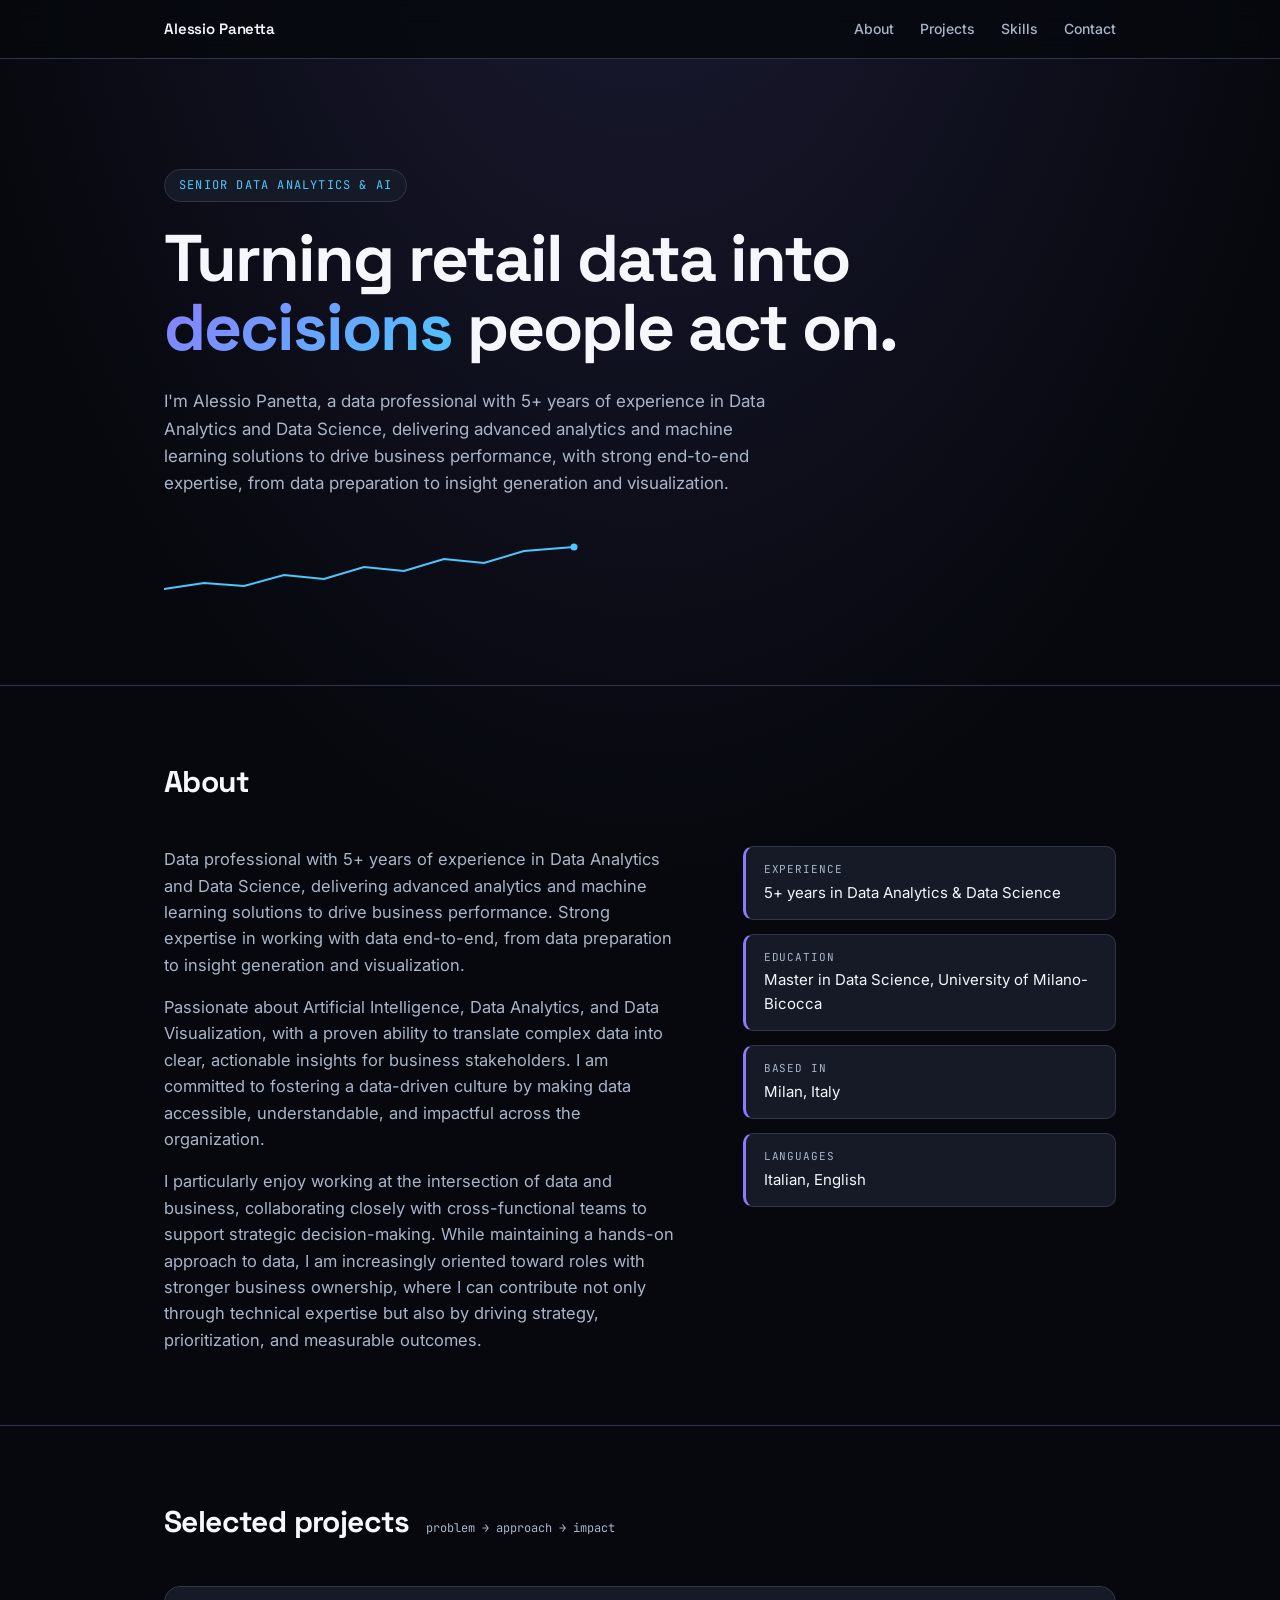
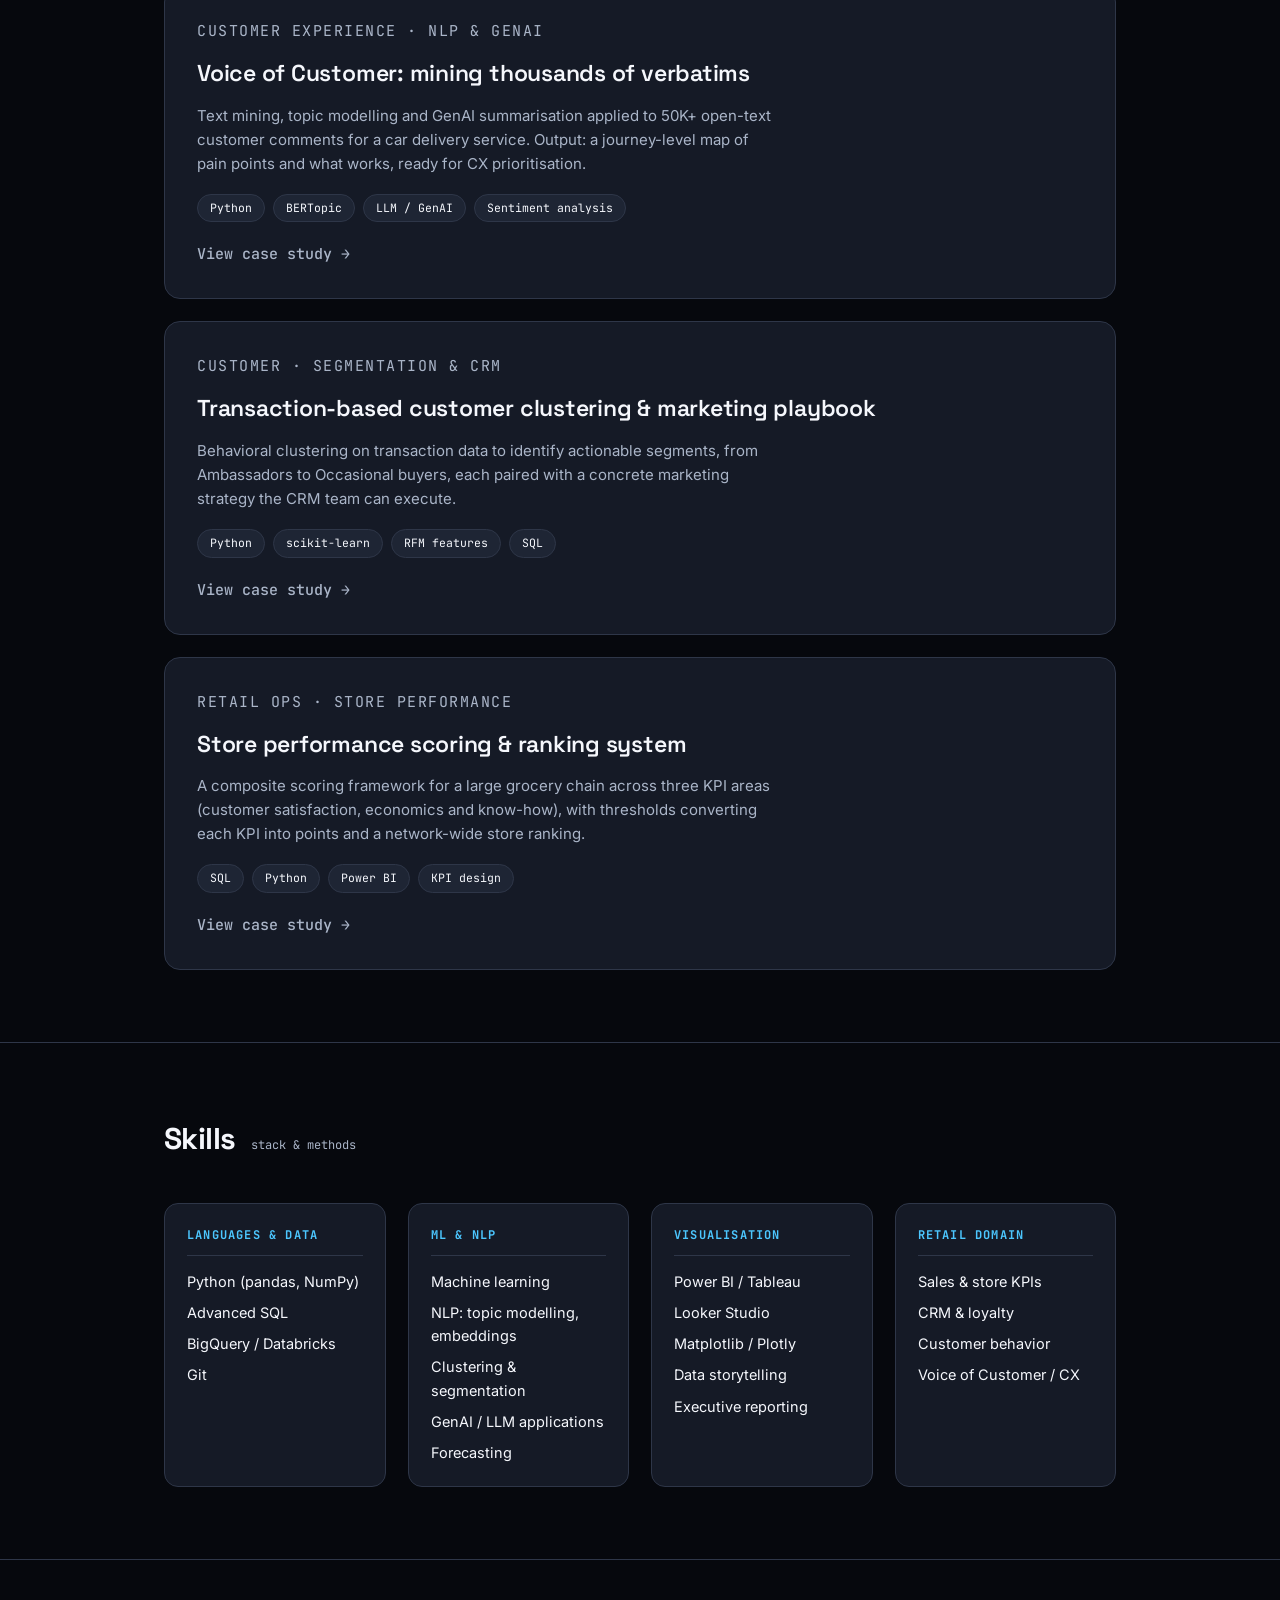
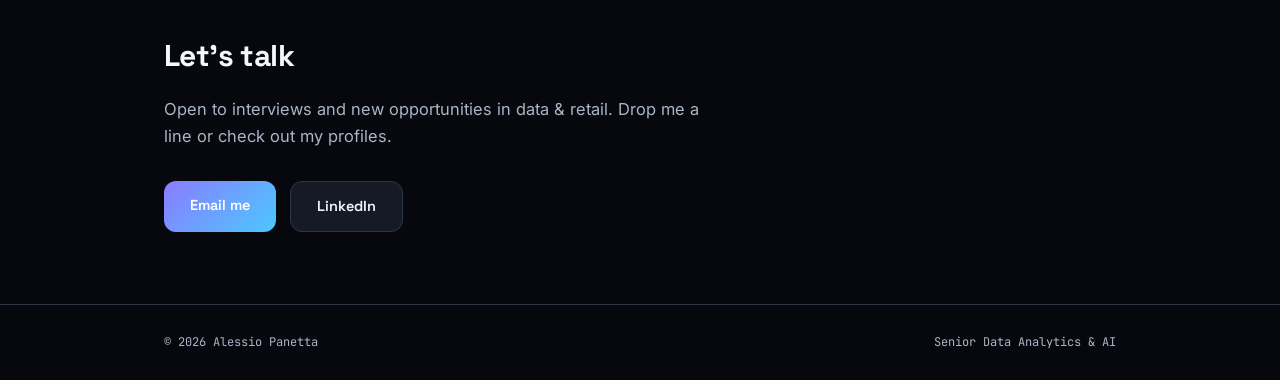
==== commit 350b3161: "Add files via upload" ====
--- a/index.html
+++ b/index.html
@@ -3,7 +3,7 @@
 <head>
 <meta charset="UTF-8">
 <meta name="viewport" content="width=device-width, initial-scale=1.0">
-<title>Alessio Panetta — Senior Data Analytics &amp; AI</title>
+<title>Alessio Panetta · Senior Data Analytics &amp; AI</title>
 <link rel="preconnect" href="https://fonts.googleapis.com">
 <link rel="preconnect" href="https://fonts.gstatic.com" crossorigin>
 <link href="https://fonts.googleapis.com/css2?family=Space+Grotesk:wght@500;600;700&family=Inter:wght@400;500;600&family=JetBrains+Mono:wght@400;500&display=swap" rel="stylesheet">
@@ -30,7 +30,7 @@
     <p class="hero-sub">
       I'm Alessio Panetta, a data professional with 5+ years of experience in Data
       Analytics and Data Science, delivering advanced analytics and machine learning
-      solutions to drive business performance — with strong end-to-end expertise,
+      solutions to drive business performance, with strong end-to-end expertise,
       from data preparation to insight generation and visualization.
     </p>
     <svg class="hero-spark" viewBox="0 0 420 60" aria-hidden="true">
@@ -70,7 +70,7 @@
         </div>
         <div class="fact">
           <div class="fact-k">Education</div>
-          <div class="fact-v">Master in Data Science — University of Milano-Bicocca</div>
+          <div class="fact-v">Master in Data Science, University of Milano-Bicocca</div>
         </div>
         <div class="fact">
           <div class="fact-k">Based in</div>
@@ -96,7 +96,7 @@
 
       <a class="card" href="projects/voice-of-customer.html">
         <p class="card-tag">Customer Experience · NLP &amp; GenAI</p>
-        <h3>Voice of Customer — mining thousands of verbatims</h3>
+        <h3>Voice of Customer: mining thousands of verbatims</h3>
         <p>Text mining, topic modelling and GenAI summarisation applied to 50K+
         open-text customer comments for a car delivery service. Output: a journey-level
         map of pain points and what works, ready for CX prioritisation.</p>
@@ -109,8 +109,8 @@
       <a class="card" href="projects/customer-segmentation.html">
         <p class="card-tag">Customer · Segmentation &amp; CRM</p>
         <h3>Transaction-based customer clustering &amp; marketing playbook</h3>
-        <p>Behavioral clustering on transaction data to identify actionable segments —
-        from Ambassadors to Occasional buyers — each paired with a concrete
+        <p>Behavioral clustering on transaction data to identify actionable segments,
+        from Ambassadors to Occasional buyers, each paired with a concrete
         marketing strategy the CRM team can execute.</p>
         <div class="card-tools">
           <span>Python</span><span>scikit-learn</span><span>RFM features</span><span>SQL</span>
@@ -122,7 +122,7 @@
         <p class="card-tag">Retail Ops · Store Performance</p>
         <h3>Store performance scoring &amp; ranking system</h3>
         <p>A composite scoring framework for a large grocery chain across three KPI
-        areas — customer satisfaction, economics and know-how — with thresholds
+        areas (customer satisfaction, economics and know-how), with thresholds
         converting each KPI into points and a network-wide store ranking.</p>
         <div class="card-tools">
           <span>SQL</span><span>Python</span><span>Power BI</span><span>KPI design</span>
--- a/css/style.css
+++ b/css/style.css
@@ -1,24 +1,24 @@
 /* ============================================================
-   Portfolio — shared styles
+   Portfolio - shared styles
    Theme: modern dark / tech
    Palette: near-black surface, violet→cyan accent gradient
    ============================================================ */
 :root{
-  --bg:#0A0C12;
-  --surface:#12151D;
-  --surface-2:#171B25;
-  --ink:#EDF0F7;
-  --slate:#98A2B3;
-  --line:#232836;
-  --accent:#7C6CFF;
-  --accent-2:#38BDF8;
-  --accent-soft:rgba(124,108,255,.12);
-  --green:#34D399;
-  --green-soft:rgba(52,211,153,.12);
-  --amber:#FBBF24;
-  --amber-soft:rgba(251,191,36,.12);
-  --red:#F87171;
-  --red-soft:rgba(248,113,113,.12);
+  --bg:#06080D;
+  --surface:#151A26;
+  --surface-2:#1E2534;
+  --ink:#F5F7FC;
+  --slate:#AAB5C8;
+  --line:#2E3648;
+  --accent:#8B7CFF;
+  --accent-2:#4CC7FF;
+  --accent-soft:rgba(139,124,255,.16);
+  --green:#3BE3A4;
+  --green-soft:rgba(59,227,164,.14);
+  --amber:#FFC940;
+  --amber-soft:rgba(255,201,64,.14);
+  --red:#FF7B70;
+  --red-soft:rgba(255,123,112,.14);
   --grad:linear-gradient(135deg,var(--accent),var(--accent-2));
   --display:'Space Grotesk', -apple-system, sans-serif;
   --body:'Inter', -apple-system, sans-serif;
@@ -32,7 +32,7 @@
 }
 body{
   background:var(--bg);
-  background-image:radial-gradient(ellipse 80% 50% at 50% -10%,rgba(124,108,255,.13),transparent 70%);
+  background-image:radial-gradient(ellipse 80% 50% at 50% -10%,rgba(139,124,255,.18),transparent 70%);
   background-repeat:no-repeat;
   color:var(--ink);
   font-family:var(--body);
@@ -48,7 +48,7 @@
 /* ---------- NAV ---------- */
 nav{
   position:sticky;top:0;z-index:10;
-  background:rgba(10,12,18,.75);
+  background:rgba(6,8,13,.8);
   backdrop-filter:blur(12px);
   border-bottom:1px solid var(--line);
 }
@@ -315,7 +315,7 @@
 .kpi-area .w{font-family:var(--mono);font-size:12px;color:var(--accent-2);margin-bottom:8px}
 .kpi-area h3{font-family:var(--display);font-weight:600;font-size:19px;margin-bottom:12px}
 .kpi-area ul{list-style:none;display:grid;gap:7px;font-size:13.5px;color:var(--slate)}
-.kpi-area li::before{content:"— ";color:var(--accent-2)}
+.kpi-area li::before{content:"· ";color:var(--accent-2)}
 
 /* Ranking */
 .rank-grid{display:grid;grid-template-columns:1fr 1fr;gap:24px}
